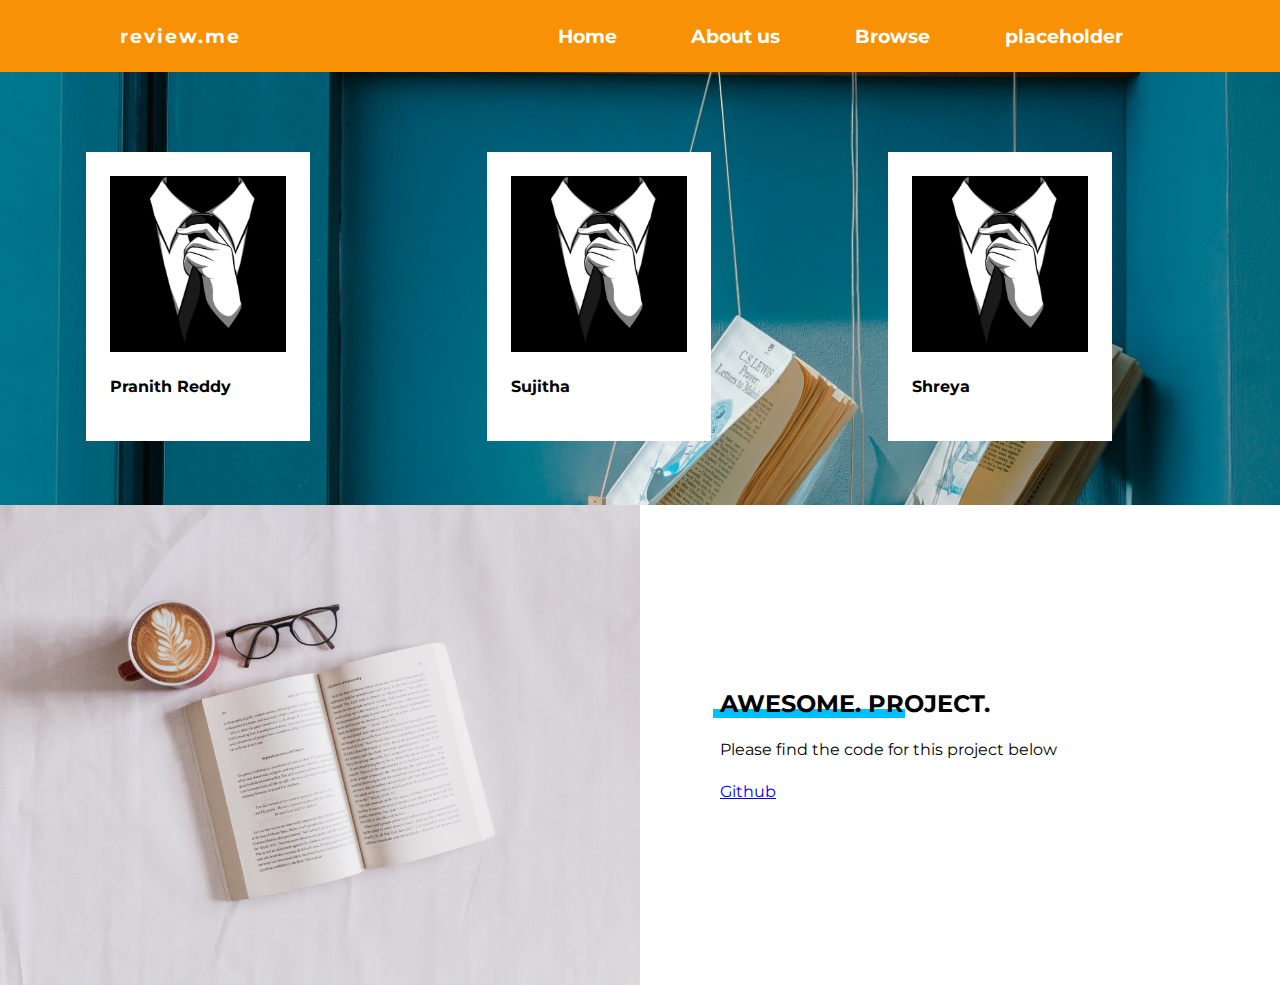
==== about us.html @ fdcc0334 "Initial push" ====
<!DOCTYPE html>
<html lang="en">
<head>
    <meta charset="UTF-8">
    <meta http-equiv="X-UA-Compatible" content="IE=edge">
    <meta name="viewport" content="width=device-width, initial-scale=1.0">
    <title>Document</title>
    <link rel="stylesheet" href="css/main.css">
    <script type="text/javascript" src="./js/main.js"></script>
</head>
<body>
    <div class="hero-bg-1">
        <nav class="nav">
            <header class="logo" id="logo">
                <a href="#">review.me</a>
            </header>
            <ul class="nav-links" id="nav-links">
                <li><a href="./index.html">Home</a></li>
                <li><a href="#">About us</a></li>
                <li><a href="./browse.html">Browse</a></li>
                <li><a href="#">placeholder</a></li>
            </ul>
            <div class="burger" id="burger" onclick="navSlide()">
                <div class="line1"></div>
                <div class="line2"></div>
                <div class="line3"></div>
            </div>
        </nav>
        <section class="top">
            <div class="form-container1">
                <img class = "profile-picture" src="./images/pp.jpg" alt="Profile">
                <h4>Pranith Reddy</h4>
            </div>
        </section>

        <section class="top">
            <div class="form-container1">
                <img class = "profile-picture" src="./images/pp.jpg" alt="Profile">
                <h4>Sujitha</h4>
            </div>
        </section>

        <section class="top">
            <div class="form-container1">
                <img class = "profile-picture" src="./images/pp.jpg" alt="Profile">
                <h4>Shreya</h4>
        </section>
    </div>


    <section class="authentic">
        <div class="right-col">
            <h2>Awesome. Project.</h2>
            <p>Please find the code for this project below</p>
            <a href="#">Github</a>
        </div>
        <img src="images/book.jpg" alt="Picture of book">
    </section>

    
</body>
</html>
---- css/main.css ----
@import url('https://fonts.googleapis.com/css?family=Montserrat:400,700&display=swap');

/* Custom Properties */

:root {
    --leading: 2em;
}


body {
    font-family: 'Montserrat', sans-serif;
    margin: 0;
}

.hero-bg {
    background: #307D99 url('../images/bg.jpg');
    background-size: cover;
    color: white;
    text-align: center;
    padding-bottom: 4em;
}

.hero-bg-1 {
    background: #307D99 url('../images/bg.jpg');
    background-size: cover;
    color: white;
    text-align: center;
    padding-bottom: 4em;
}


header {
    padding: 1em 0;
}

nav {
    display: flex;
    justify-content: space-around;
    align-items: center;
    min-height: 8vh;
    background-color: #F89104;
    
}

.logo{
    letter-spacing: 2px;
}

.nav-links{
    display: flex;
    justify-content: space-around;
    width: 50%;
}

.nav-links li {
    list-style: none;
}

.burger{
    display: none;
    cursor: pointer;
}

.burger div{
    width: 25px;
    height: 3px;
    background-color: white;
    margin: 5px;
    transition: all 0.3s ease;
}

.nav-links a {
    font-size: 1rem;
}

.nav-active {
    transform: translateX(0%) !important;
}

.toggle .line1 {
    transform: rotate(-45deg) translate(-5px, 6px);
}

.toggle .line2 {
    opacity: 0;
}

.toggle .line3 {
    transform: rotate(45deg) translate(-5px, -6px);
}

.hero-bg a {
    color: white;
    text-decoration: none;
    font-weight: bold;
    font-size: 1.2rem;
}

.hero-bg-1 a {
    color: white;
    text-decoration: none;
    font-weight: bold;
    font-size: 1.2rem;
}

section {
    margin: 0 1em;
    display: inline-block;
}

h1 {
    font-size: 2.5rem;
    margin: 2em 0 1.2em;
}

h1 span {
    text-transform: uppercase;
    display: block;
    font-size: 1.4rem;
    position: relative;
    z-index: 1;
}

h1 span::before {
    content: ' ';
    position: absolute;
    width: 3em;
    background: #00BFFF;
    height: .4em;
    bottom: 0;
    z-index: -1;
    margin-left: -.3em;
}

.hero-bg-1 p {
    font-weight: bold;
    margin: 0 1em 3em;
}

.form-container {
    background-color: white;
    margin: 2em -1em 0;
    padding: 2em;
}

.form-container1 {
    background-color: white;
    margin: 5em -1em 0;
    padding: 1.5em;
    color: black;
}


label {
    color: #2D7D98;
    font-weight: bold;
    display: block;
    margin-bottom: 1em;
    font-size: 1.2em;
}

input[type=text] {
    border: 1px solid #707070;
    width: 100%;
    padding: 1em;
    box-sizing: border-box;
    border-radius: .5em;
    margin-top: 1.2em;
}

.form-container p {
    color: gray;
    margin-bottom: 1.5em;
    font-weight: normal;
    font-size: .9em;
    margin-top: .3em;
}

input[type=button] {
    background-color: #F89104;
    border: none;
    width: 100%;
    color: white;
    font-weight: bold;
    padding: 1em 0;
    border-radius: .5em;
    font-size: 1.3em;
    cursor: pointer;
}

input[type=button]:hover {
    background-color: rgb(216, 126, 1);
}

.authentic {
    margin: 0;
}

.right-col {
    text-align: center;
    margin: 3em 1em;
}

h2 {
    text-transform: uppercase;
    position: relative;
}

h2::before {
    content: ' ';
    position: absolute;
    width: 8em;
    background: #00BFFF;
    height: .4em;
    bottom: 0;
    z-index: -1;
    margin-left: -.3em;
}

img {
    width: 100%;
}

p {
    line-height: var(--leading);
}

.overlay {
    position: absolute;
    height: 100vh;
    width: 100%;
    background: rgba(0,0,0,.9);
    z-index: 1;
    place-content: center;
    color: white;
    display: none;
    opacity: 0;
}

.animate-overlay {
    animation: overlay 3s forwards;
}

@media (min-width: 730px) {

    section {
        margin: 0 4em;
    }

    .hero-bg-1 section {
        width: 15%;
        margin: 0 8%;
    }
    .form-container {
        margin: 2em -4em 0;
    }

}

@media screen and (max-width: 730px) {
    body{
        overflow-x: hidden;
    }
    .nav-links{
        position: absolute;
        right: 0px;
        height: 92vh;
        top: 8vh;
        background-color: #F89104;
        display: flex;
        flex-direction: column;
        align-items: center;
        width: 40%;
        transform: translateX(100%);
        transition: transform 0.5s ease-in;
        z-index: 1;
    }

    .nav-links li{
        opacity: 0;
    }

    .burger{
        display: block;
    }
}

@media (min-width: 930px) {

    .hero-bg {
        text-align: left;
    }

    .hero-bg-1 {
        text-align: left;
    }

    .hero-bg p {
        margin: 0 0 3em;
    }

    .hero-bg-1 p {
        margin: 0 0 3em;
    }

    .hero-bg section {
        width: 65%;
    }

    .hero-bg-1 section {
        width: 15%;
        margin: 0 8%;
    }

    .form-container {
        margin: 2em 0 0;
        padding: 2em;
        border-radius: .5em;
        box-shadow: 10px 10px 10px rgba(0,0,0,.3);
    }

    form {
        display: flex;
    }
    .form-left {
        width: 70%;
    }
    label {
        margin: 0;
    }
    input[type="button"] {
        height: fit-content;
        font-size: 1.1em;
        margin-left: 1em;
        margin-top: 2.2em;
        padding: .7em 0;
        width: 30%;
    }
    .hero-bg p {
        margin-bottom: 0;
    }

    .hero-bg-1 p {
        margin-bottom: 0;
    }

    section.authentic {
        display: grid;
        grid-template-columns: repeat(2, 50%);
        grid-template-areas:
            "bowl content";
    }

    .right-col {
        grid-area: content;
        padding: 0 10%;
        text-align: left;
        align-self: center;
    }

    img {
        grid-area: bowl;
    }

    h2 {
        margin: 0;
    }

}

@media (min-width: 1275px) { 
    .hero-bg section {
        width: 45%;
        margin: 0 15%;
    }

    .hero-bg-1 section {
        width: 15%;
        margin: 0 8%;
    }
}

.top {
    animation: fadeIn 2s forwards;
}

@keyframes fadeIn {
    from {
        opacity: 0;
        transform: translateY(-2em);
    }
    to {
        opacity: 1;
        transform: translateY(0);
    }
}

@keyframes overlay {
    0% {
        opacity: 0;
    }
    30% {
        opacity: 1;
    }
    70% {
        opacity: 1;
    }
    100% {
        opacity: 0;
    }
}

@keyframes navLinkFade{
    from{
        opacity: 0;
        transform: translateX(0px);
    }

    to{
        opacity: 1;
        transform: translateX(0px);
    }
}
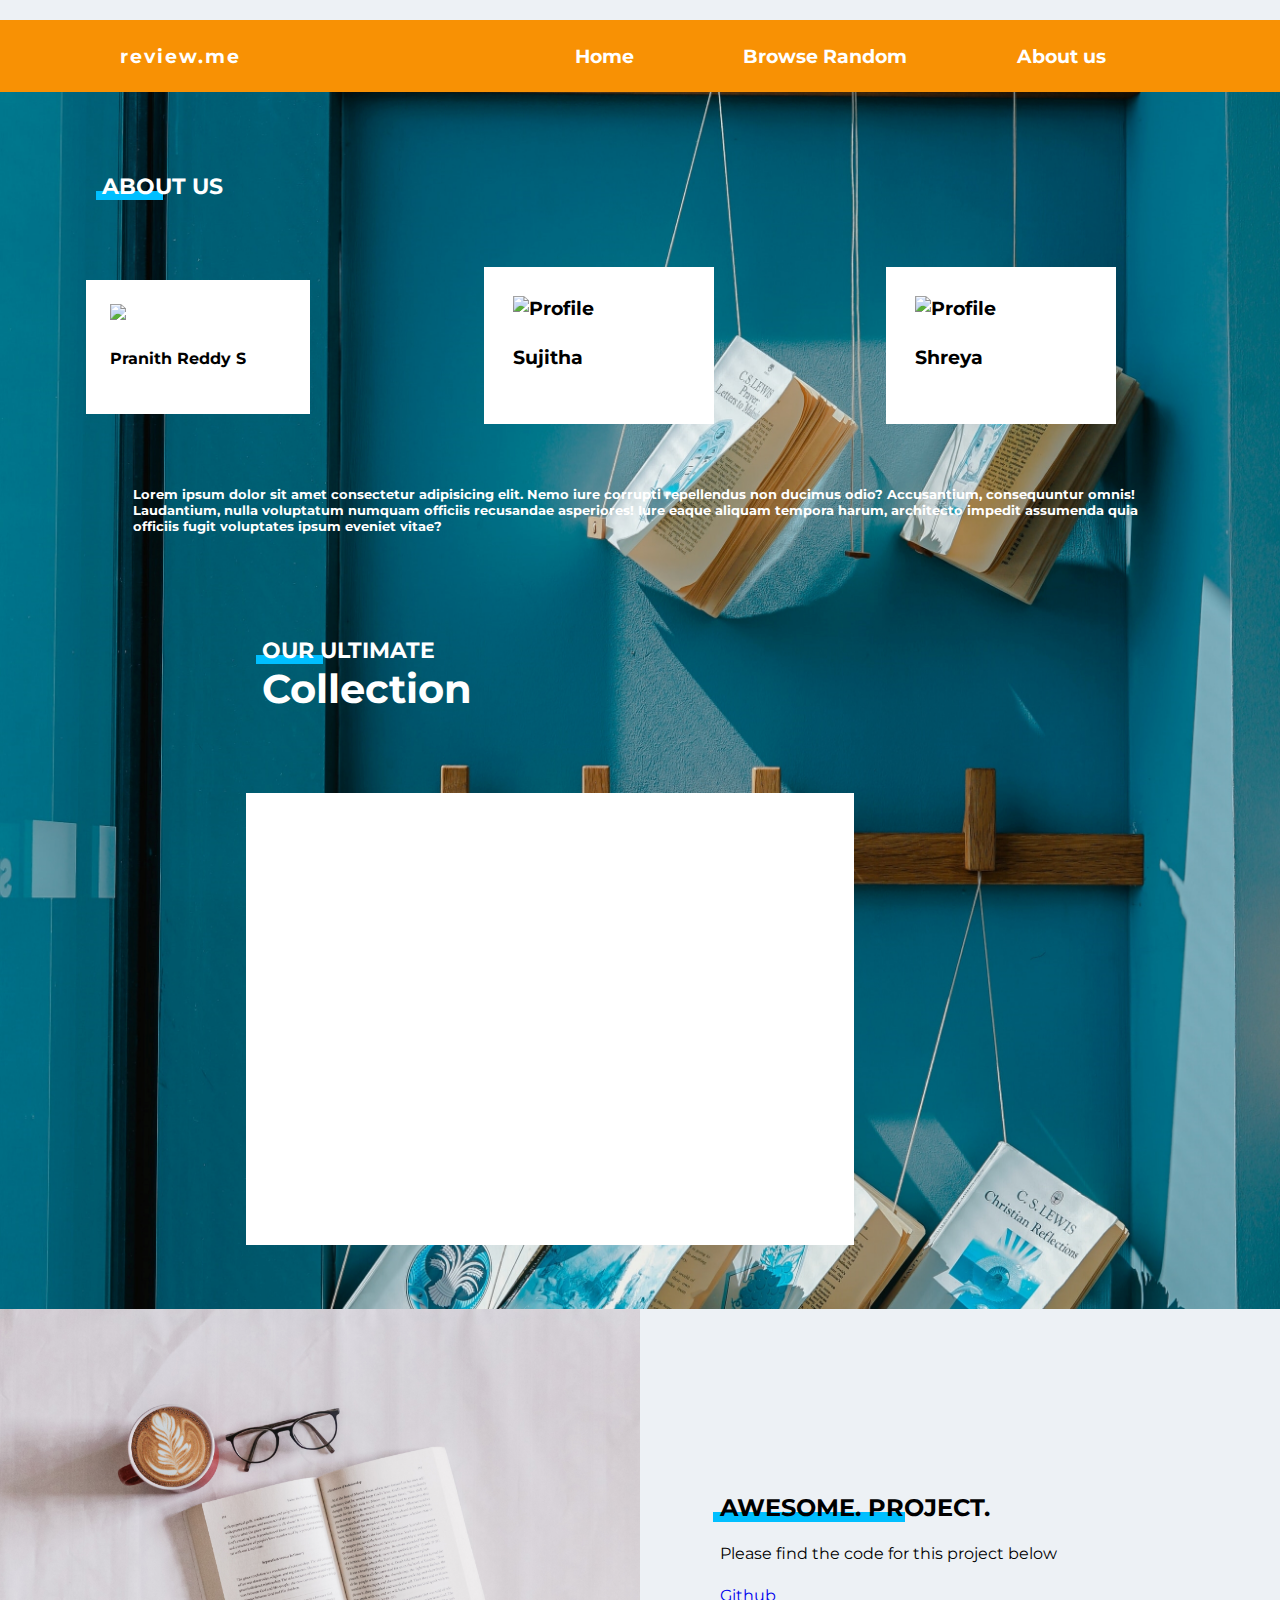
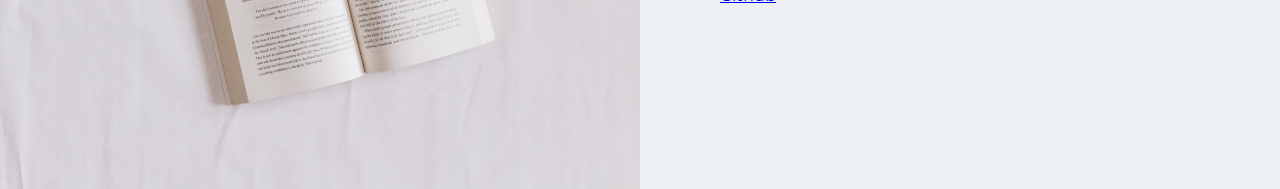
==== commit bd7ef0c9: "Added review section" ====
--- a/about us.html
+++ b/about us.html
@@ -1,5 +1,6 @@
 <!DOCTYPE html>
 <html lang="en">
+
 <head>
     <meta charset="UTF-8">
     <meta http-equiv="X-UA-Compatible" content="IE=edge">
@@ -7,7 +8,10 @@
     <title>Document</title>
     <link rel="stylesheet" href="css/main.css">
     <script type="text/javascript" src="./js/main.js"></script>
+    <script src="https://cdnjs.cloudflare.com/ajax/libs/Chart.js/3.7.1/chart.min.js"></script>
+    <!-- <link rel="stylesheet" href="https://cdn.jsdelivr.net/npm/bootstrap@5.1.3/dist/css/bootstrap.min.css"> -->
 </head>
+
 <body>
     <div class="hero-bg-1">
         <nav class="nav">
@@ -16,9 +20,8 @@
             </header>
             <ul class="nav-links" id="nav-links">
                 <li><a href="./index.html">Home</a></li>
+                <li><a href="./browse.html">Browse Random</a></li>
                 <li><a href="#">About us</a></li>
-                <li><a href="./browse.html">Browse</a></li>
-                <li><a href="#">placeholder</a></li>
             </ul>
             <div class="burger" id="burger" onclick="navSlide()">
                 <div class="line1"></div>
@@ -26,25 +29,87 @@
                 <div class="line3"></div>
             </div>
         </nav>
+
+
         <section class="top">
+            <h1><span>About us</span> </h1>
             <div class="form-container1">
-                <img class = "profile-picture" src="./images/pp.jpg" alt="Profile">
-                <h4>Pranith Reddy</h4>
+                <a href="https://www.linkedin.com/in/pranithreddy24/" target="_blank">
+                    <img class="profile-picture" src="./images/Pranith-1.jpg" alt="Profile">
+                    
+                </a>
+                <h4>Pranith Reddy S</h4>
             </div>
         </section>
 
-        <section class="top">
+
+        <a href="https://www.linkedin.com/in/pranithreddy24/" target="_blank">
+            <section class="top">
+                <div class="form-container1">
+                    <img class="profile-picture" src="./images/sujitha-1.jpeg" alt="Profile">
+                    <h4>Sujitha</h4>
+                </div>
+            </section>
+        </a>
+
+        <a href="http://linkedin.com/in/shreyagottimukkula" target="_blank">
+            <section class="top">
+                <div class="form-container1">
+                    <img class="profile-picture" src="./images/shreya-1.jpeg" alt="Profile">
+                    <h4>Shreya</h4>
+            </section>
+        </a>
+
+        <h5>Lorem ipsum dolor sit amet consectetur adipisicing elit. Nemo iure corrupti repellendus non ducimus odio?
+            Accusantium, consequuntur omnis! Laudantium, nulla voluptatum numquam officiis recusandae asperiores! Iure
+            eaque aliquam tempora harum, architecto impedit assumenda quia officiis fugit voluptates ipsum eveniet
+            vitae?</h5>
+
+        <section class="top-1">
+            <h1><span>Our Ultimate</span> Collection</h1>
             <div class="form-container1">
-                <img class = "profile-picture" src="./images/pp.jpg" alt="Profile">
-                <h4>Sujitha</h4>
-            </div>
+                <canvas id="myChart" width="400" height="400"></canvas>
+                <script>
+                    const ctx = document.getElementById('myChart').getContext('2d');
+                    const myChart = new Chart(ctx, {
+                        type: 'bar',
+                        data: {
+                            labels: ['Audio Fiction', 'Series Books', 'Hardback', 'Hardcover Fiction', 'Trade Fiction Paperback', 'Picture Books'],
+                            datasets: [{
+                                label: 'Our collection',
+                                data: [12, 19, 3, 5, 2, 3],
+                                backgroundColor: [
+                                    'rgba(255, 99, 132, 0.2)',
+                                    'rgba(54, 162, 235, 0.2)',
+                                    'rgba(255, 206, 86, 0.2)',
+                                    'rgba(75, 192, 192, 0.2)',
+                                    'rgba(153, 102, 255, 0.2)',
+                                    'rgba(255, 159, 64, 0.2)'
+                                ],
+                                borderColor: [
+                                    'rgba(255, 99, 132, 1)',
+                                    'rgba(54, 162, 235, 1)',
+                                    'rgba(255, 206, 86, 1)',
+                                    'rgba(75, 192, 192, 1)',
+                                    'rgba(153, 102, 255, 1)',
+                                    'rgba(255, 159, 64, 1)'
+                                ],
+                                borderWidth: 1
+                            }]
+                        },
+                        options: {
+                            scales: {
+                                y: {
+                                    beginAtZero: true
+                                }
+                            }
+                        }
+                    });
+                </script>
+
         </section>
 
-        <section class="top">
-            <div class="form-container1">
-                <img class = "profile-picture" src="./images/pp.jpg" alt="Profile">
-                <h4>Shreya</h4>
-        </section>
+
     </div>
 
 
@@ -52,11 +117,12 @@
         <div class="right-col">
             <h2>Awesome. Project.</h2>
             <p>Please find the code for this project below</p>
-            <a href="#">Github</a>
+            <a href="https://github.com/pranith98/WebLookAndFeel" target="_blank">Github</a>
         </div>
         <img src="images/book.jpg" alt="Picture of book">
     </section>
 
-    
+
 </body>
+
 </html>--- a/css/main.css
+++ b/css/main.css
@@ -26,6 +26,12 @@
     color: white;
     text-align: center;
     padding-bottom: 4em;
+}
+
+.hero-bg-1 h5{
+    padding-top: 3em;
+    padding-left: 10em;
+    padding-right: 10em;
 }
 
 
@@ -101,6 +107,13 @@
     text-decoration: none;
     font-weight: bold;
     font-size: 1.2rem;
+}
+
+
+.section.top-1 {
+    width: 45% !important;
+    margin: 0 8%;
+    align-items: center;
 }
 
 section {
@@ -196,6 +209,10 @@
     margin: 0;
 }
 
+.authentic-1 {
+    margin: 2em;
+}
+
 .right-col {
     text-align: center;
     margin: 3em 1em;
@@ -241,6 +258,61 @@
     animation: overlay 3s forwards;
 }
 
+/****************************************************************************************
+UtimateBook start
+*/
+
+body{
+    background-color: #edf1f5;
+    margin-top:20px;
+}
+.card {
+    margin-bottom: 30px;
+}
+.card {
+    margin: 2em;
+    position: relative;
+    display: flex;
+    flex-direction: column;
+    min-width: 0;
+    word-wrap: break-word;
+    background-color: #fff;
+    background-clip: border-box;
+    border: 0 solid transparent;
+    border-radius: 0;
+    color: #3b3a3a;
+}
+.card .card-subtitle {
+    font-weight: 300;
+    margin-bottom: 10px;
+    color: #8898aa;
+}
+.table-product.table-striped tbody tr:nth-of-type(odd) {
+    background-color: #f3f8fa!important
+}
+.table-product td{
+    border-top: 0px solid #dee2e6 !important;
+    color: #728299!important;
+}
+
+.table a{
+    color: #707070;
+}
+
+table.table td a.add {
+    color: #27C46B;
+}
+table.table td a.edit {
+    color: #FFC107;
+}
+table.table td a.delete {
+    color: #E34724;
+}
+/*
+UtimateBook end
+****************************************************************************************/
+
+
 @media (min-width: 730px) {
 
     section {
@@ -251,6 +323,14 @@
         width: 15%;
         margin: 0 8%;
     }
+
+    .hero-bg-1 section.top-1 {
+        width: 45% !important;
+        align-items: center;
+        margin: 0 8%;
+    }
+
+    
     .form-container {
         margin: 2em -4em 0;
     }
@@ -261,6 +341,13 @@
     body{
         overflow-x: hidden;
     }
+
+    .hero-bg-1 section.top-1 {
+        width: 45% !important;
+        align-items: center;
+        margin: 0 8%;
+    }
+
     .nav-links{
         position: absolute;
         right: 0px;
@@ -312,6 +399,12 @@
         margin: 0 8%;
     }
 
+    .hero-bg-1 section.top-1 {
+        width: 45% !important;
+        align-items: center;
+        margin: 0 8%;
+    }
+
     .form-container {
         margin: 2em 0 0;
         padding: 2em;
@@ -351,6 +444,14 @@
             "bowl content";
     }
 
+    section.authentic-1 {
+        display: grid;
+        grid-template-columns: repeat(2, 50%);
+        grid-template-areas:
+            "bowl content";
+        margin: 2em;
+    }
+
     .right-col {
         grid-area: content;
         padding: 0 10%;
@@ -378,12 +479,27 @@
         width: 15%;
         margin: 0 8%;
     }
+
+    .hero-bg-1 section.top-1 {
+        padding-left: 10em;
+        width: 45% !important;
+        align-items: center;
+        margin: 0 8%;
+    }
+
+    img.authentic-1 {
+        grid-area: bowl;
+        margin: 2em;
+    }
 }
 
 .top {
     animation: fadeIn 2s forwards;
 }
 
+.top-1 {
+    animation: fadeIn 2s forwards;
+}
 @keyframes fadeIn {
     from {
         opacity: 0;
